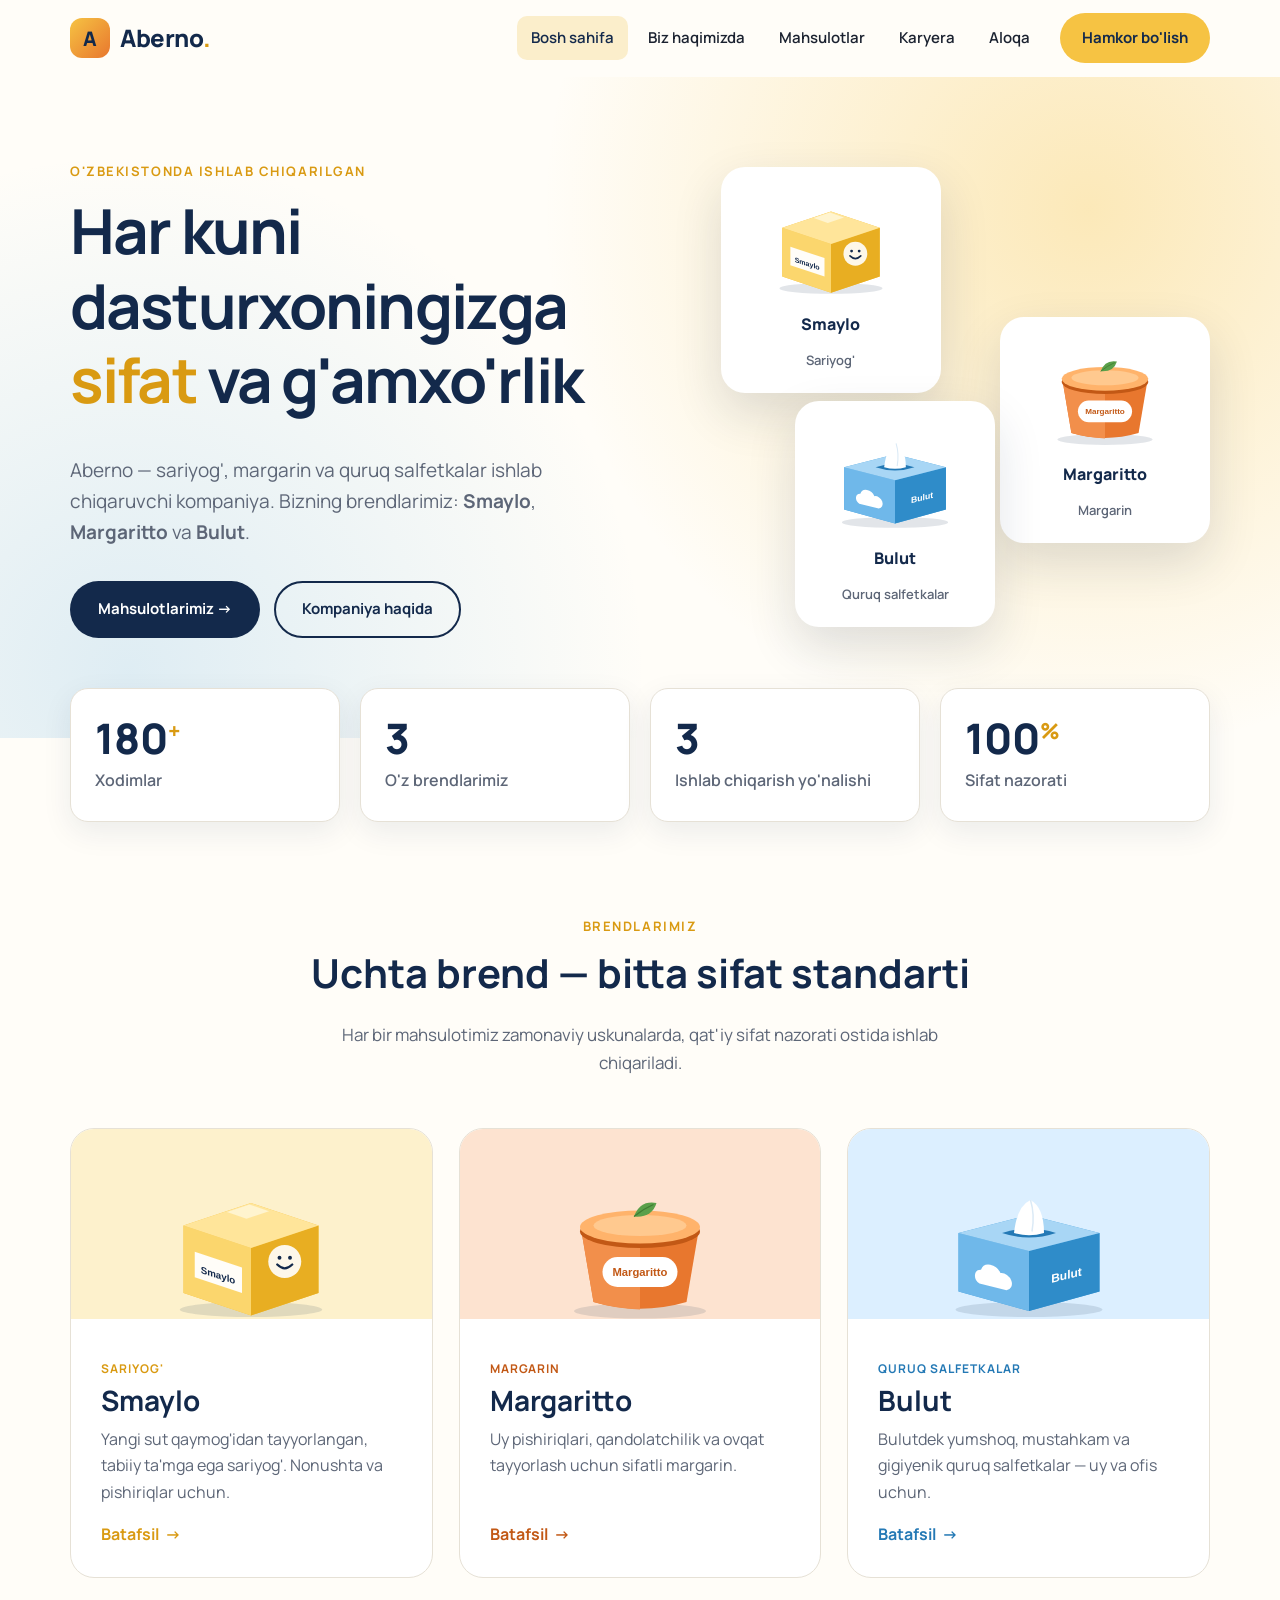
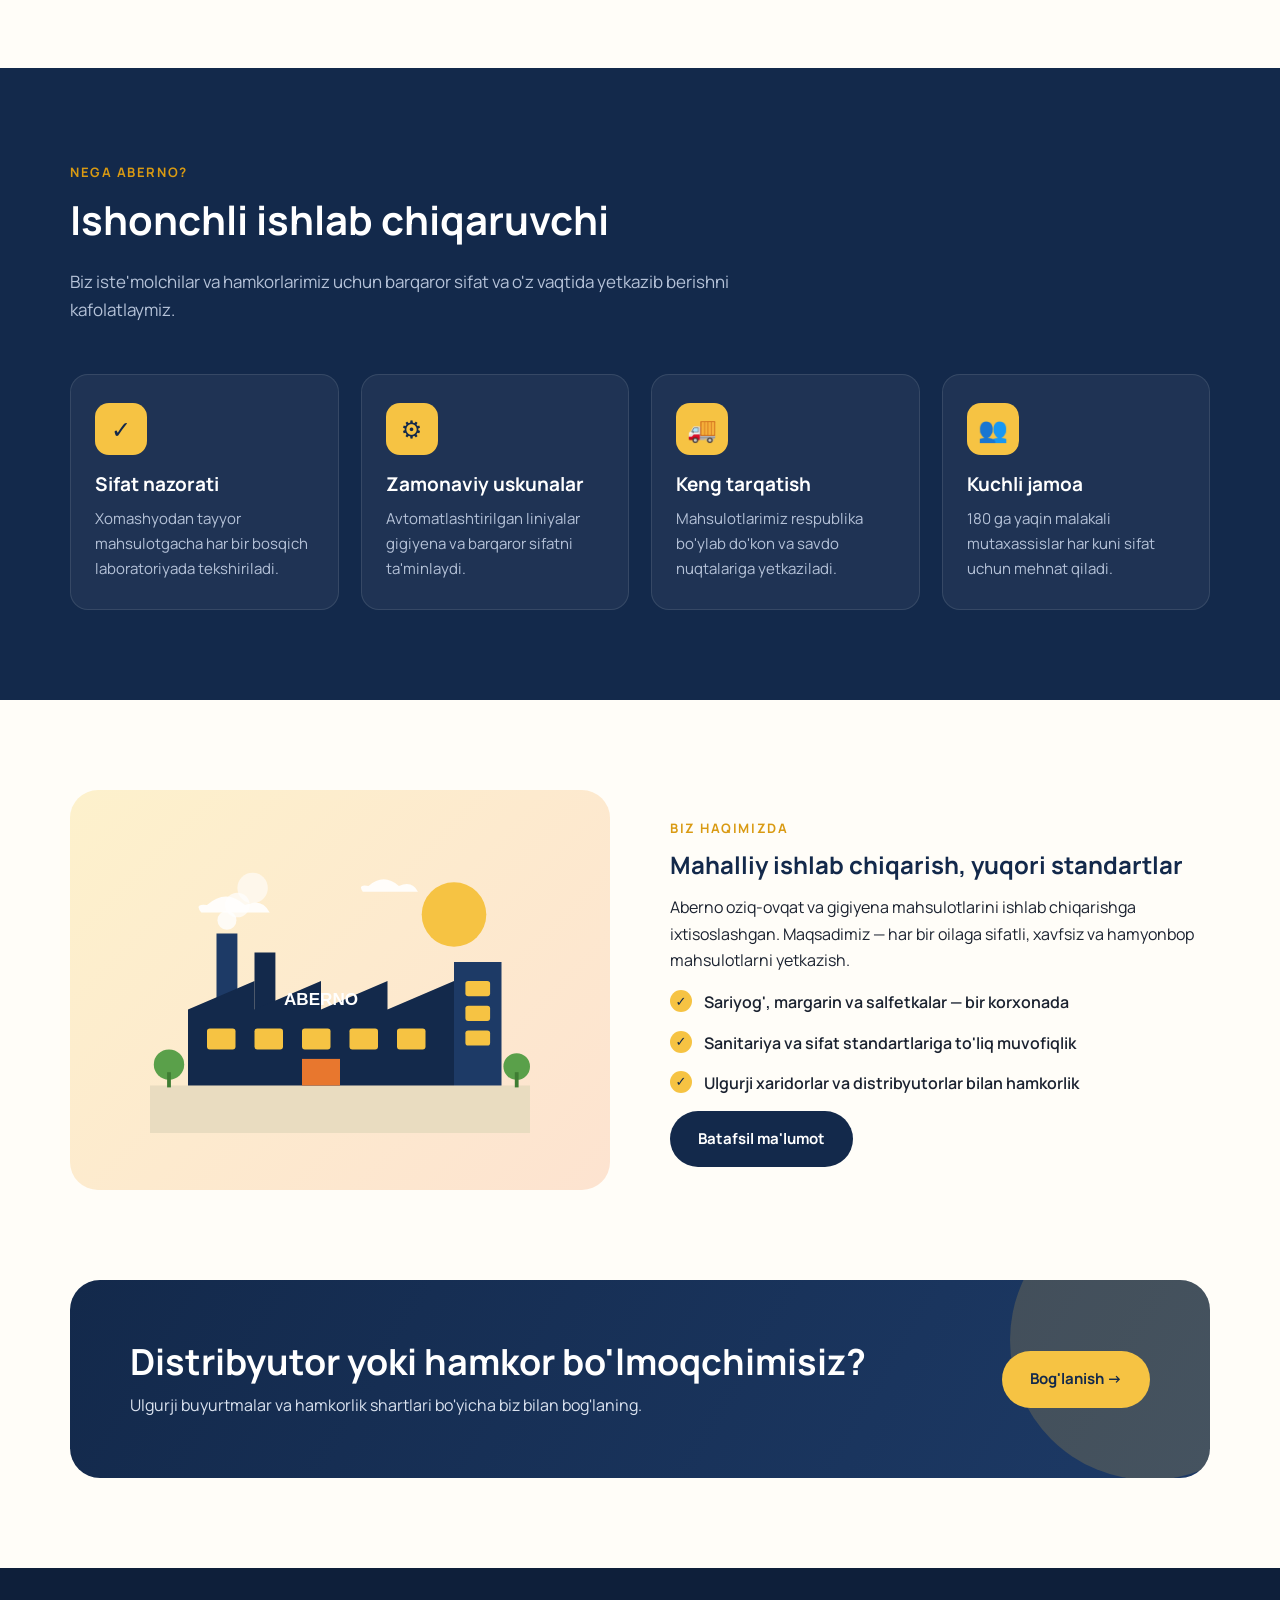
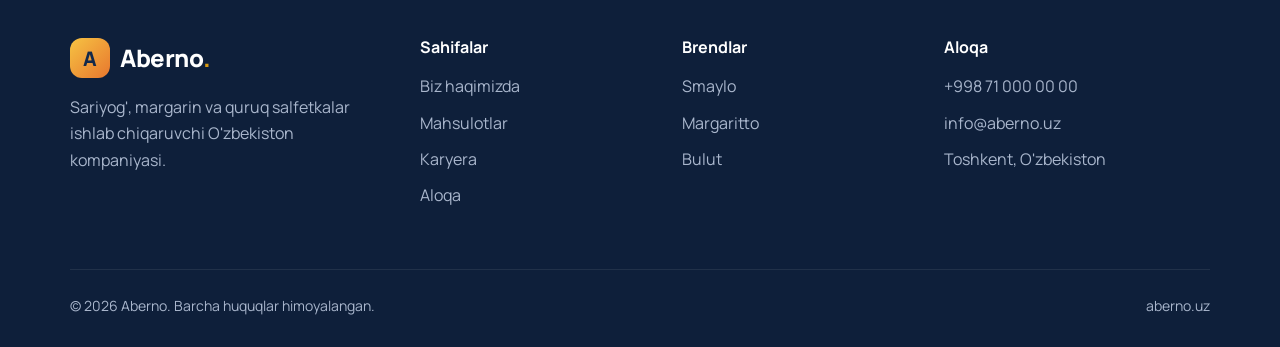
==== index.html @ 7700acef "Aberno veb-sayti: bosh sahifa, brendlar, mahsulotlar, karyera va aloqa sahifalari Co-Authored-By: Cl" ====
<!DOCTYPE html>
<html lang="uz">
<head>
  <meta charset="UTF-8">
  <meta name="viewport" content="width=device-width, initial-scale=1.0">
  <title>Aberno — Sariyog', margarin va salfetkalar ishlab chiqaruvchi</title>
  <meta name="description" content="Aberno — Smaylo sariyog'i, Margaritto margarini va Bulut quruq salfetkalarini ishlab chiqaruvchi O'zbekiston kompaniyasi.">
  <link rel="icon" href="img/favicon.svg" type="image/svg+xml">
  <link rel="preconnect" href="https://fonts.googleapis.com">
  <link rel="preconnect" href="https://fonts.gstatic.com" crossorigin>
  <link href="https://fonts.googleapis.com/css2?family=Manrope:wght@400;600;700;800&display=swap" rel="stylesheet">
  <link rel="stylesheet" href="css/style.css">
</head>
<body data-page="home">

  <!-- HEADER -->
  <header class="header">
    <div class="container header__inner">
      <a href="index.html" class="logo" aria-label="Aberno bosh sahifa">
        <span class="logo__mark">A</span>Aberno<span class="dot">.</span>
      </a>
      <nav class="nav" aria-label="Asosiy menyu">
        <a href="index.html" class="nav__link">Bosh sahifa</a>
        <a href="about.html" class="nav__link">Biz haqimizda</a>
        <a href="products.html" class="nav__link" data-page="products">Mahsulotlar</a>
        <a href="career.html" class="nav__link">Karyera</a>
        <a href="contact.html" class="nav__link">Aloqa</a>
        <a href="contact.html" class="btn btn--butter">Hamkor bo'lish</a>
      </nav>
      <button class="burger" aria-label="Menyuni ochish" aria-expanded="false"><span></span></button>
    </div>
  </header>

  <main>
    <!-- HERO -->
    <section class="hero">
      <div class="container hero__grid">
        <div class="reveal">
          <span class="eyebrow">O'zbekistonda ishlab chiqarilgan</span>
          <h1>Har kuni dasturxoningizga <em>sifat</em> va g'amxo'rlik</h1>
          <p class="hero__lead">
            Aberno — sariyog', margarin va quruq salfetkalar ishlab chiqaruvchi kompaniya.
            Bizning brendlarimiz: <strong>Smaylo</strong>, <strong>Margaritto</strong> va <strong>Bulut</strong>.
          </p>
          <div class="hero__actions">
            <a href="products.html" class="btn btn--primary">Mahsulotlarimiz →</a>
            <a href="about.html" class="btn btn--ghost">Kompaniya haqida</a>
          </div>
        </div>

        <div class="hero__visual" aria-hidden="true">
          <div class="hero__card hero__card--1">
            <img src="img/smaylo.svg" alt="" width="130" height="110">
            Smaylo <small>Sariyog'</small>
          </div>
          <div class="hero__card hero__card--2">
            <img src="img/margaritto.svg" alt="" width="130" height="110">
            Margaritto <small>Margarin</small>
          </div>
          <div class="hero__card hero__card--3">
            <img src="img/bulut.svg" alt="" width="130" height="110">
            Bulut <small>Quruq salfetkalar</small>
          </div>
        </div>
      </div>
    </section>

    <!-- STATISTIKA -->
    <section>
      <div class="container">
        <div class="stats">
          <div class="stat reveal">
            <div class="stat__num"><span data-count="180">180</span><sup>+</sup></div>
            <div class="stat__label">Xodimlar</div>
          </div>
          <div class="stat reveal">
            <div class="stat__num"><span data-count="3">3</span></div>
            <div class="stat__label">O'z brendlarimiz</div>
          </div>
          <div class="stat reveal">
            <div class="stat__num"><span data-count="3">3</span></div>
            <div class="stat__label">Ishlab chiqarish yo'nalishi</div>
          </div>
          <div class="stat reveal">
            <div class="stat__num"><span data-count="100">100</span><sup>%</sup></div>
            <div class="stat__label">Sifat nazorati</div>
          </div>
        </div>
      </div>
    </section>

    <!-- BRENDLAR -->
    <section class="section">
      <div class="container">
        <div class="section-head section-head--center reveal">
          <span class="eyebrow">Brendlarimiz</span>
          <h2>Uchta brend — bitta sifat standarti</h2>
          <p>Har bir mahsulotimiz zamonaviy uskunalarda, qat'iy sifat nazorati ostida ishlab chiqariladi.</p>
        </div>

        <div class="brands">
          <a href="smaylo.html" class="brand-card theme-smaylo reveal">
            <div class="brand-card__img"><img src="img/smaylo.svg" alt="Smaylo sariyog'i qadog'i"></div>
            <span class="brand-card__tag">Sariyog'</span>
            <h3>Smaylo</h3>
            <p>Yangi sut qaymog'idan tayyorlangan, tabiiy ta'mga ega sariyog'. Nonushta va pishiriqlar uchun.</p>
            <span class="brand-card__link">Batafsil</span>
          </a>
          <a href="margaritto.html" class="brand-card theme-margaritto reveal">
            <div class="brand-card__img"><img src="img/margaritto.svg" alt="Margaritto margarini idishi"></div>
            <span class="brand-card__tag">Margarin</span>
            <h3>Margaritto</h3>
            <p>Uy pishiriqlari, qandolatchilik va ovqat tayyorlash uchun sifatli margarin.</p>
            <span class="brand-card__link">Batafsil</span>
          </a>
          <a href="bulut.html" class="brand-card theme-bulut reveal">
            <div class="brand-card__img"><img src="img/bulut.svg" alt="Bulut salfetkalari qutisi"></div>
            <span class="brand-card__tag">Quruq salfetkalar</span>
            <h3>Bulut</h3>
            <p>Bulutdek yumshoq, mustahkam va gigiyenik quruq salfetkalar — uy va ofis uchun.</p>
            <span class="brand-card__link">Batafsil</span>
          </a>
        </div>
      </div>
    </section>

    <!-- AFZALLIKLAR -->
    <section class="section section--dark">
      <div class="container">
        <div class="section-head reveal">
          <span class="eyebrow">Nega Aberno?</span>
          <h2>Ishonchli ishlab chiqaruvchi</h2>
          <p>Biz iste'molchilar va hamkorlarimiz uchun barqaror sifat va o'z vaqtida yetkazib berishni kafolatlaymiz.</p>
        </div>
        <div class="features">
          <div class="feature reveal">
            <div class="feature__icon">✓</div>
            <h3>Sifat nazorati</h3>
            <p>Xomashyodan tayyor mahsulotgacha har bir bosqich laboratoriyada tekshiriladi.</p>
          </div>
          <div class="feature reveal">
            <div class="feature__icon">⚙</div>
            <h3>Zamonaviy uskunalar</h3>
            <p>Avtomatlashtirilgan liniyalar gigiyena va barqaror sifatni ta'minlaydi.</p>
          </div>
          <div class="feature reveal">
            <div class="feature__icon">🚚</div>
            <h3>Keng tarqatish</h3>
            <p>Mahsulotlarimiz respublika bo'ylab do'kon va savdo nuqtalariga yetkaziladi.</p>
          </div>
          <div class="feature reveal">
            <div class="feature__icon">👥</div>
            <h3>Kuchli jamoa</h3>
            <p>180 ga yaqin malakali mutaxassislar har kuni sifat uchun mehnat qiladi.</p>
          </div>
        </div>
      </div>
    </section>

    <!-- KOMPANIYA HAQIDA QISQACHA -->
    <section class="section">
      <div class="container split">
        <div class="split__visual reveal">
          <img src="img/factory.svg" alt="Aberno ishlab chiqarish korxonasi illyustratsiyasi">
        </div>
        <div class="reveal">
          <span class="eyebrow">Biz haqimizda</span>
          <h2>Mahalliy ishlab chiqarish, yuqori standartlar</h2>
          <p>
            Aberno oziq-ovqat va gigiyena mahsulotlarini ishlab chiqarishga ixtisoslashgan.
            Maqsadimiz — har bir oilaga sifatli, xavfsiz va hamyonbop mahsulotlarni yetkazish.
          </p>
          <ul class="checklist">
            <li>Sariyog', margarin va salfetkalar — bir korxonada</li>
            <li>Sanitariya va sifat standartlariga to'liq muvofiqlik</li>
            <li>Ulgurji xaridorlar va distribyutorlar bilan hamkorlik</li>
          </ul>
          <a href="about.html" class="btn btn--primary">Batafsil ma'lumot</a>
        </div>
      </div>
    </section>

    <!-- CTA -->
    <section class="section" style="padding-top:0">
      <div class="container">
        <div class="cta reveal">
          <div>
            <h2>Distribyutor yoki hamkor bo'lmoqchimisiz?</h2>
            <p>Ulgurji buyurtmalar va hamkorlik shartlari bo'yicha biz bilan bog'laning.</p>
          </div>
          <a href="contact.html" class="btn btn--butter">Bog'lanish →</a>
        </div>
      </div>
    </section>
  </main>

  <!-- FOOTER -->
  <footer class="footer">
    <div class="container">
      <div class="footer__grid">
        <div>
          <a href="index.html" class="logo"><span class="logo__mark">A</span>Aberno<span class="dot">.</span></a>
          <p>Sariyog', margarin va quruq salfetkalar ishlab chiqaruvchi O'zbekiston kompaniyasi.</p>
        </div>
        <div>
          <h4>Sahifalar</h4>
          <ul>
            <li><a href="about.html">Biz haqimizda</a></li>
            <li><a href="products.html">Mahsulotlar</a></li>
            <li><a href="career.html">Karyera</a></li>
            <li><a href="contact.html">Aloqa</a></li>
          </ul>
        </div>
        <div>
          <h4>Brendlar</h4>
          <ul>
            <li><a href="smaylo.html">Smaylo</a></li>
            <li><a href="margaritto.html">Margaritto</a></li>
            <li><a href="bulut.html">Bulut</a></li>
          </ul>
        </div>
        <div>
          <h4>Aloqa</h4>
          <ul>
            <li><a href="tel:+998710000000">+998 71 000 00 00</a></li>
            <li><a href="mailto:info@aberno.uz">info@aberno.uz</a></li>
            <li>Toshkent, O'zbekiston</li>
          </ul>
        </div>
      </div>
      <div class="footer__bottom">
        <span>© <span data-year>2026</span> Aberno. Barcha huquqlar himoyalangan.</span>
        <span>aberno.uz</span>
      </div>
    </div>
  </footer>

  <button class="to-top" aria-label="Yuqoriga qaytish">↑</button>
  <script src="js/main.js"></script>
</body>
</html>
---- css/style.css ----
/* =========================================================
   ABERNO — umumiy uslublar
   ========================================================= */

:root {
  --navy: #13294b;
  --navy-2: #1d3a66;
  --ink: #1b2230;
  --muted: #5d6677;
  --line: #e6e1d6;
  --bg: #fffdf8;
  --bg-2: #f7f2e7;
  --white: #ffffff;

  --butter: #f6c343;      /* Smaylo */
  --butter-dark: #d99a12;
  --marg: #e8772e;        /* Margaritto */
  --marg-dark: #c25815;
  --cloud: #4aa3df;       /* Bulut */
  --cloud-dark: #2479b5;

  --radius: 18px;
  --radius-sm: 10px;
  --shadow: 0 10px 30px rgba(19, 41, 75, 0.08);
  --shadow-lg: 0 20px 50px rgba(19, 41, 75, 0.14);
  --container: 1180px;
  --font: "Manrope", system-ui, -apple-system, "Segoe UI", Roboto, sans-serif;
}

*,
*::before,
*::after { box-sizing: border-box; }

html { scroll-behavior: smooth; }

body {
  margin: 0;
  font-family: var(--font);
  color: var(--ink);
  background: var(--bg);
  line-height: 1.65;
  font-size: 16px;
  -webkit-font-smoothing: antialiased;
}

img, svg { max-width: 100%; display: block; }
a { color: inherit; text-decoration: none; }
h1, h2, h3, h4 { line-height: 1.2; margin: 0 0 .6em; color: var(--navy); }
p { margin: 0 0 1em; }
ul { margin: 0; padding: 0; list-style: none; }

.container {
  width: 100%;
  max-width: var(--container);
  margin: 0 auto;
  padding: 0 20px;
}

.section { padding: 90px 0; }
.section--alt { background: var(--bg-2); }
.section--dark { background: var(--navy); color: #dbe3f0; }
.section--dark h2, .section--dark h3 { color: var(--white); }

.eyebrow {
  display: inline-block;
  font-size: 13px;
  font-weight: 700;
  letter-spacing: .12em;
  text-transform: uppercase;
  color: var(--butter-dark);
  margin-bottom: 12px;
}

.section-head { max-width: 680px; margin-bottom: 50px; }
.section-head--center { text-align: center; margin-left: auto; margin-right: auto; }
.section-head h2 { font-size: clamp(28px, 4vw, 40px); }
.section-head p { color: var(--muted); font-size: 17px; }
.section--dark .section-head p { color: #b5c2d8; }

/* ---------- Tugmalar ---------- */
.btn {
  display: inline-flex;
  align-items: center;
  gap: 8px;
  padding: 14px 26px;
  border-radius: 999px;
  font-weight: 700;
  font-size: 15px;
  border: 2px solid transparent;
  cursor: pointer;
  transition: transform .2s, box-shadow .2s, background .2s, color .2s;
  font-family: inherit;
  white-space: nowrap;
}
.btn:hover { transform: translateY(-2px); }
.btn--primary { background: var(--navy); color: var(--white); }
.btn--primary:hover { box-shadow: var(--shadow-lg); background: var(--navy-2); }
.btn--butter { background: var(--butter); color: var(--navy); }
.btn--butter:hover { background: #ffd35f; box-shadow: 0 10px 25px rgba(246,195,67,.45); }
.btn--ghost { border-color: var(--navy); color: var(--navy); background: transparent; }
.btn--ghost:hover { background: var(--navy); color: var(--white); }
.btn--light { border-color: rgba(255,255,255,.5); color: var(--white); }
.btn--light:hover { background: var(--white); color: var(--navy); }

/* ---------- Header ---------- */
.header {
  position: sticky;
  top: 0;
  z-index: 100;
  background: rgba(255, 253, 248, .92);
  backdrop-filter: blur(10px);
  border-bottom: 1px solid transparent;
  transition: border-color .3s, box-shadow .3s;
}
.header.is-scrolled { border-color: var(--line); box-shadow: 0 4px 20px rgba(19,41,75,.06); }
.header__inner {
  display: flex;
  align-items: center;
  justify-content: space-between;
  height: 76px;
}

.logo { display: flex; align-items: center; gap: 10px; font-weight: 800; font-size: 24px; color: var(--navy); letter-spacing: -.02em; }
.logo__mark {
  width: 40px; height: 40px;
  border-radius: 12px;
  background: linear-gradient(135deg, var(--butter), var(--marg));
  display: grid; place-items: center;
  color: var(--navy);
  font-size: 20px;
}
.logo span.dot { color: var(--butter-dark); margin-left: -10px; }

.nav { display: flex; align-items: center; gap: 6px; }
.nav__link {
  padding: 10px 14px;
  border-radius: 10px;
  font-weight: 600;
  font-size: 15px;
  color: var(--ink);
  transition: background .2s, color .2s;
}
.nav__link:hover { background: var(--bg-2); }
.nav__link.is-active { color: var(--navy); background: #fbeecb; }
.nav .btn { margin-left: 10px; padding: 11px 20px; }

.burger {
  display: none;
  width: 44px; height: 44px;
  border: 0; background: var(--bg-2);
  border-radius: 12px;
  cursor: pointer;
  position: relative;
}
.burger span, .burger span::before, .burger span::after {
  position: absolute;
  left: 12px; width: 20px; height: 2px;
  background: var(--navy);
  border-radius: 2px;
  transition: transform .3s, opacity .3s;
  content: "";
}
.burger span { top: 21px; }
.burger span::before { left: 0; top: -6px; }
.burger span::after { left: 0; top: 6px; }
.burger.is-open span { background: transparent; }
.burger.is-open span::before { transform: translateY(6px) rotate(45deg); }
.burger.is-open span::after { transform: translateY(-6px) rotate(-45deg); }

/* ---------- Hero ---------- */
.hero {
  position: relative;
  overflow: hidden;
  padding: 80px 0 100px;
  background:
    radial-gradient(circle at 85% 20%, rgba(246,195,67,.35), transparent 45%),
    radial-gradient(circle at 10% 90%, rgba(74,163,223,.18), transparent 40%),
    var(--bg);
}
.hero__grid { display: grid; grid-template-columns: 1.05fr 1fr; gap: 50px; align-items: center; }
.hero h1 { font-size: clamp(36px, 5.4vw, 62px); letter-spacing: -.03em; }
.hero h1 em { font-style: normal; color: var(--butter-dark); }
.hero__lead { font-size: 19px; color: var(--muted); max-width: 540px; margin-bottom: 32px; }
.hero__actions { display: flex; flex-wrap: wrap; gap: 14px; }

.hero__visual { position: relative; min-height: 460px; }
.hero__card {
  position: absolute;
  background: var(--white);
  border-radius: 24px;
  box-shadow: var(--shadow-lg);
  padding: 22px;
  display: flex; flex-direction: column; align-items: center; gap: 12px;
  font-weight: 800; color: var(--navy);
  animation: float 6s ease-in-out infinite;
}
.hero__card small { font-weight: 600; color: var(--muted); font-size: 13px; }
.hero__card--1 { top: 0; left: 8%; width: 220px; }
.hero__card--2 { top: 150px; right: 0; width: 210px; animation-delay: -2s; }
.hero__card--3 { bottom: 0; left: 22%; width: 200px; animation-delay: -4s; }
.hero__card img { width: 130px; height: 110px; }

@keyframes float {
  0%, 100% { transform: translateY(0); }
  50% { transform: translateY(-14px); }
}

/* ---------- Statistika ---------- */
.stats {
  display: grid;
  grid-template-columns: repeat(4, 1fr);
  gap: 20px;
  margin-top: -50px;
  position: relative;
  z-index: 2;
}
.stat {
  background: var(--white);
  border-radius: var(--radius);
  padding: 28px 24px;
  box-shadow: var(--shadow);
  border: 1px solid var(--line);
}
.stat__num { font-size: 42px; font-weight: 800; color: var(--navy); line-height: 1; }
.stat__num sup { font-size: 22px; color: var(--butter-dark); }
.stat__label { color: var(--muted); margin-top: 8px; font-weight: 600; }

/* ---------- Brendlar kartalari ---------- */
.brands { display: grid; grid-template-columns: repeat(3, 1fr); gap: 26px; }
.brand-card {
  position: relative;
  border-radius: 24px;
  padding: 34px 30px 30px;
  background: var(--white);
  border: 1px solid var(--line);
  overflow: hidden;
  transition: transform .3s, box-shadow .3s;
  display: flex; flex-direction: column;
}
.brand-card:hover { transform: translateY(-8px); box-shadow: var(--shadow-lg); }
.brand-card::before {
  content: "";
  position: absolute; inset: 0 0 auto 0;
  height: 190px;
  background: var(--accent-soft);
}
.brand-card__img { position: relative; height: 170px; display: grid; place-items: center; margin-bottom: 26px; }
.brand-card__img img { height: 150px; width: auto; }
.brand-card__tag {
  display: inline-block;
  font-size: 12px; font-weight: 700; text-transform: uppercase; letter-spacing: .08em;
  color: var(--accent-dark);
  margin-bottom: 6px;
}
.brand-card h3 { font-size: 28px; margin-bottom: 8px; }
.brand-card p { color: var(--muted); flex: 1; }
.brand-card__link { font-weight: 700; color: var(--accent-dark); display: inline-flex; gap: 6px; align-items: center; }
.brand-card__link::after { content: "→"; transition: transform .2s; }
.brand-card:hover .brand-card__link::after { transform: translateX(5px); }

.theme-smaylo { --accent: var(--butter); --accent-dark: var(--butter-dark); --accent-soft: #fdf1cc; }
.theme-margaritto { --accent: var(--marg); --accent-dark: var(--marg-dark); --accent-soft: #fde3d0; }
.theme-bulut { --accent: var(--cloud); --accent-dark: var(--cloud-dark); --accent-soft: #dcefff; }

/* ---------- Afzalliklar ---------- */
.features { display: grid; grid-template-columns: repeat(4, 1fr); gap: 22px; }
.feature {
  padding: 28px 24px;
  border-radius: var(--radius);
  background: rgba(255,255,255,.05);
  border: 1px solid rgba(255,255,255,.1);
  transition: background .3s;
}
.feature:hover { background: rgba(255,255,255,.09); }
.feature__icon {
  width: 52px; height: 52px; border-radius: 14px;
  background: var(--butter); color: var(--navy);
  display: grid; place-items: center; margin-bottom: 18px;
  font-size: 24px;
}
.feature h3 { font-size: 19px; }
.feature p { color: #b5c2d8; font-size: 15px; margin: 0; }

/* ---------- Ikki ustunli blok ---------- */
.split { display: grid; grid-template-columns: 1fr 1fr; gap: 60px; align-items: center; }
.split--reverse > :first-child { order: 2; }
.split__visual {
  border-radius: 28px;
  background: linear-gradient(135deg, #fdf1cc, #fde3d0);
  min-height: 400px;
  display: grid; place-items: center;
  padding: 40px;
  position: relative;
  overflow: hidden;
}
.split__visual img { width: 100%; max-width: 380px; }
.checklist li { position: relative; padding-left: 34px; margin-bottom: 14px; font-weight: 600; }
.checklist li::before {
  content: "✓";
  position: absolute; left: 0; top: 1px;
  width: 22px; height: 22px; border-radius: 50%;
  background: var(--butter); color: var(--navy);
  display: grid; place-items: center;
  font-size: 13px; font-weight: 800;
}

/* ---------- Sahifa sarlavhasi (ichki sahifalar) ---------- */
.page-hero {
  padding: 70px 0 60px;
  background:
    radial-gradient(circle at 90% 10%, rgba(246,195,67,.3), transparent 40%),
    var(--bg-2);
  border-bottom: 1px solid var(--line);
}
.page-hero h1 { font-size: clamp(34px, 5vw, 54px); letter-spacing: -.02em; margin-bottom: 14px; }
.page-hero p { font-size: 18px; color: var(--muted); max-width: 640px; margin: 0; }
.breadcrumbs { font-size: 14px; color: var(--muted); margin-bottom: 18px; }
.breadcrumbs a { color: var(--navy); font-weight: 600; }
.breadcrumbs a:hover { text-decoration: underline; }

.page-hero--brand { background: var(--accent-soft); }
.page-hero--brand .page-hero__grid { display: grid; grid-template-columns: 1.2fr 1fr; gap: 40px; align-items: center; }
.page-hero--brand .page-hero__img { max-height: 260px; margin: 0 auto; }

/* ---------- Vaqt chizig'i ---------- */
.timeline { position: relative; max-width: 820px; margin: 0 auto; }
.timeline::before {
  content: ""; position: absolute; left: 22px; top: 0; bottom: 0;
  width: 2px; background: var(--line);
}
.timeline__item { position: relative; padding-left: 70px; margin-bottom: 40px; }
.timeline__item::before {
  content: ""; position: absolute; left: 13px; top: 6px;
  width: 20px; height: 20px; border-radius: 50%;
  background: var(--butter); border: 4px solid var(--bg);
  box-shadow: 0 0 0 2px var(--butter);
}
.timeline__year { font-weight: 800; color: var(--butter-dark); font-size: 15px; }
.timeline__item h3 { font-size: 21px; margin: 4px 0 6px; }
.timeline__item p { color: var(--muted); margin: 0; }

/* ---------- Qadriyatlar ---------- */
.values { display: grid; grid-template-columns: repeat(3, 1fr); gap: 22px; }
.value {
  background: var(--white);
  border: 1px solid var(--line);
  border-radius: var(--radius);
  padding: 30px 26px;
}
.value__num { font-size: 14px; font-weight: 800; color: var(--butter-dark); margin-bottom: 10px; }
.value h3 { font-size: 20px; }
.value p { color: var(--muted); margin: 0; }

/* ---------- Mahsulotlar ---------- */
.filters { display: flex; flex-wrap: wrap; gap: 10px; justify-content: center; margin-bottom: 40px; }
.filter {
  padding: 10px 22px;
  border-radius: 999px;
  border: 1px solid var(--line);
  background: var(--white);
  font-family: inherit; font-weight: 700; font-size: 15px;
  color: var(--ink);
  cursor: pointer;
  transition: all .2s;
}
.filter:hover { border-color: var(--navy); }
.filter.is-active { background: var(--navy); border-color: var(--navy); color: var(--white); }

.products { display: grid; grid-template-columns: repeat(3, 1fr); gap: 24px; }
.product {
  background: var(--white);
  border-radius: var(--radius);
  border: 1px solid var(--line);
  overflow: hidden;
  transition: transform .3s, box-shadow .3s, opacity .3s;
}
.product:hover { transform: translateY(-6px); box-shadow: var(--shadow-lg); }
.product.is-hidden { display: none; }
.product__img {
  height: 200px;
  background: var(--accent-soft);
  display: grid; place-items: center;
}
.product__img img { height: 140px; width: auto; }
.product__body { padding: 22px 24px 26px; }
.product__brand { font-size: 12px; font-weight: 800; letter-spacing: .08em; text-transform: uppercase; color: var(--accent-dark); }
.product h3 { font-size: 20px; margin: 6px 0 8px; }
.product p { color: var(--muted); font-size: 15px; margin-bottom: 14px; }
.product__meta { display: flex; flex-wrap: wrap; gap: 8px; }
.chip {
  font-size: 13px; font-weight: 700;
  padding: 5px 12px; border-radius: 999px;
  background: var(--bg-2); color: var(--navy);
}

/* ---------- Brend sahifasi ---------- */
.specs { display: grid; grid-template-columns: repeat(4, 1fr); gap: 18px; }
.spec {
  background: var(--white); border: 1px solid var(--line);
  border-radius: var(--radius); padding: 24px;
}
.spec strong { display: block; font-size: 28px; color: var(--accent-dark); line-height: 1.1; }
.spec span { color: var(--muted); font-weight: 600; font-size: 14px; }

.table-wrap { overflow-x: auto; border-radius: var(--radius); border: 1px solid var(--line); background: var(--white); }
table { width: 100%; border-collapse: collapse; min-width: 560px; }
th, td { text-align: left; padding: 16px 20px; border-bottom: 1px solid var(--line); }
th { background: var(--bg-2); color: var(--navy); font-size: 14px; text-transform: uppercase; letter-spacing: .05em; }
tr:last-child td { border-bottom: 0; }

.brand-nav { display: grid; grid-template-columns: repeat(3, 1fr); gap: 16px; }
.brand-nav a {
  display: flex; align-items: center; justify-content: space-between;
  padding: 20px 24px;
  border-radius: var(--radius);
  background: var(--accent-soft);
  font-weight: 800; color: var(--navy);
  transition: transform .2s;
}
.brand-nav a:hover { transform: translateY(-3px); }
.brand-nav a.is-current { outline: 2px solid var(--accent-dark); }

/* ---------- Karyera ---------- */
.perks { display: grid; grid-template-columns: repeat(3, 1fr); gap: 22px; }
.perk { background: var(--white); border: 1px solid var(--line); border-radius: var(--radius); padding: 28px; }
.perk__icon { font-size: 30px; margin-bottom: 12px; }
.perk h3 { font-size: 19px; }
.perk p { color: var(--muted); margin: 0; }

.jobs { max-width: 860px; margin: 0 auto; display: flex; flex-direction: column; gap: 14px; }
.job { background: var(--white); border: 1px solid var(--line); border-radius: var(--radius); overflow: hidden; }
.job__head {
  width: 100%;
  display: flex; align-items: center; justify-content: space-between; gap: 16px;
  padding: 22px 26px;
  background: none; border: 0; cursor: pointer;
  font-family: inherit; text-align: left;
}
.job__title { font-size: 19px; font-weight: 800; color: var(--navy); }
.job__info { display: flex; flex-wrap: wrap; gap: 8px; margin-top: 8px; }
.job__toggle {
  flex-shrink: 0;
  width: 38px; height: 38px; border-radius: 50%;
  background: var(--bg-2); color: var(--navy);
  display: grid; place-items: center;
  font-size: 22px; font-weight: 700;
  transition: transform .3s, background .3s;
}
.job.is-open .job__toggle { transform: rotate(45deg); background: var(--butter); }
.job__body { max-height: 0; overflow: hidden; transition: max-height .4s ease; }
.job__content { padding: 0 26px 26px; color: var(--muted); }
.job__content h4 { font-size: 15px; margin: 14px 0 6px; }
.job__content ul { list-style: disc; padding-left: 20px; }

/* ---------- Aloqa ---------- */
.contact-grid { display: grid; grid-template-columns: 1fr 1.3fr; gap: 40px; }
.contact-info { display: flex; flex-direction: column; gap: 16px; }
.contact-item {
  display: flex; gap: 16px; align-items: flex-start;
  background: var(--white); border: 1px solid var(--line);
  border-radius: var(--radius); padding: 22px;
}
.contact-item__icon {
  width: 48px; height: 48px; flex-shrink: 0;
  border-radius: 14px; background: #fdf1cc;
  display: grid; place-items: center; font-size: 22px;
}
.contact-item h3 { font-size: 16px; margin-bottom: 4px; }
.contact-item p { margin: 0; color: var(--muted); }

.form {
  background: var(--white);
  border: 1px solid var(--line);
  border-radius: 24px;
  padding: 36px;
  box-shadow: var(--shadow);
}
.form__row { display: grid; grid-template-columns: 1fr 1fr; gap: 16px; }
.field { margin-bottom: 18px; }
.field label { display: block; font-weight: 700; font-size: 14px; margin-bottom: 6px; color: var(--navy); }
.field input, .field select, .field textarea {
  width: 100%;
  padding: 13px 16px;
  border: 1.5px solid var(--line);
  border-radius: var(--radius-sm);
  font: inherit; font-size: 15px;
  background: var(--bg);
  color: var(--ink);
  transition: border-color .2s, box-shadow .2s;
}
.field textarea { min-height: 130px; resize: vertical; }
.field input:focus, .field select:focus, .field textarea:focus {
  outline: none; border-color: var(--butter-dark);
  box-shadow: 0 0 0 4px rgba(246,195,67,.25);
}
.field.has-error input, .field.has-error textarea, .field.has-error select { border-color: #d64545; }
.field__error { display: none; color: #d64545; font-size: 13px; margin-top: 5px; font-weight: 600; }
.field.has-error .field__error { display: block; }
.form__success {
  display: none;
  padding: 16px 20px; border-radius: var(--radius-sm);
  background: #e5f6ea; color: #1f7a3a; font-weight: 700;
  margin-top: 16px;
}
.form__success.is-visible { display: block; }

.map {
  margin-top: 50px;
  border-radius: 24px;
  overflow: hidden;
  border: 1px solid var(--line);
  height: 380px;
}
.map iframe { width: 100%; height: 100%; border: 0; }

/* ---------- CTA ---------- */
.cta {
  border-radius: 30px;
  padding: 60px;
  background: linear-gradient(120deg, var(--navy), var(--navy-2));
  color: #dbe3f0;
  display: flex; align-items: center; justify-content: space-between; gap: 30px;
  position: relative; overflow: hidden;
}
.cta::after {
  content: ""; position: absolute; right: -80px; top: -80px;
  width: 280px; height: 280px; border-radius: 50%;
  background: rgba(246,195,67,.18);
}
.cta h2 { color: var(--white); font-size: clamp(26px, 3.4vw, 36px); margin-bottom: 8px; }
.cta p { margin: 0; max-width: 520px; }
.cta > * { position: relative; z-index: 1; }

/* ---------- Footer ---------- */
.footer { background: #0e1f3a; color: #a9b6cc; padding: 70px 0 30px; margin-top: 0; }
.footer__grid { display: grid; grid-template-columns: 1.4fr 1fr 1fr 1.2fr; gap: 40px; }
.footer .logo { color: var(--white); margin-bottom: 16px; }
.footer h4 { color: var(--white); font-size: 16px; margin-bottom: 16px; }
.footer li { margin-bottom: 10px; }
.footer a:hover { color: var(--butter); }
.footer__bottom {
  margin-top: 50px; padding-top: 24px;
  border-top: 1px solid rgba(255,255,255,.08);
  display: flex; justify-content: space-between; flex-wrap: wrap; gap: 10px;
  font-size: 14px;
}

/* ---------- Yuqoriga tugmasi ---------- */
.to-top {
  position: fixed; right: 24px; bottom: 24px;
  width: 50px; height: 50px; border-radius: 50%;
  background: var(--butter); color: var(--navy);
  border: 0; cursor: pointer;
  font-size: 22px; font-weight: 800;
  box-shadow: var(--shadow-lg);
  opacity: 0; visibility: hidden; transform: translateY(20px);
  transition: all .3s;
  z-index: 90;
}
.to-top.is-visible { opacity: 1; visibility: visible; transform: none; }

/* ---------- Animatsiya ---------- */
.reveal { opacity: 0; transform: translateY(30px); transition: opacity .7s ease, transform .7s ease; }
.reveal.is-visible { opacity: 1; transform: none; }

@media (prefers-reduced-motion: reduce) {
  *, *::before, *::after { animation: none !important; transition: none !important; }
  .reveal { opacity: 1; transform: none; }
}

/* ---------- Moslashuvchanlik ---------- */
@media (max-width: 1024px) {
  .features { grid-template-columns: repeat(2, 1fr); }
  .stats { grid-template-columns: repeat(2, 1fr); }
  .specs { grid-template-columns: repeat(2, 1fr); }
  .footer__grid { grid-template-columns: 1fr 1fr; }
  .products { grid-template-columns: repeat(2, 1fr); }
}

@media (max-width: 880px) {
  .burger { display: block; }
  .nav {
    position: fixed;
    top: 76px; left: 0; right: 0;
    flex-direction: column; align-items: stretch;
    background: var(--bg);
    padding: 20px;
    border-bottom: 1px solid var(--line);
    box-shadow: var(--shadow-lg);
    transform: translateY(-120%);
    transition: transform .35s ease;
    z-index: -1;
  }
  .nav.is-open { transform: none; }
  .nav__link { padding: 14px 16px; }
  .nav .btn { margin: 10px 0 0; justify-content: center; }

  .hero__grid, .split, .contact-grid, .page-hero--brand .page-hero__grid { grid-template-columns: 1fr; }
  .split--reverse > :first-child { order: 0; }
  .hero__visual { min-height: 380px; max-width: 460px; margin: 0 auto; width: 100%; }
  .brands, .values, .perks, .brand-nav { grid-template-columns: 1fr; }
  .cta { flex-direction: column; align-items: flex-start; padding: 40px 30px; }
  .section { padding: 70px 0; }
}

@media (max-width: 600px) {
  .stats, .features, .products, .specs, .form__row, .footer__grid { grid-template-columns: 1fr; }
  .hero { padding: 50px 0 90px; }
  .hero__card { width: 170px !important; padding: 16px; }
  .hero__card img { width: 100px; height: 86px; }
  .hero__card--2 { top: 130px; }
  .form { padding: 24px; }
  .stat__num { font-size: 36px; }
}
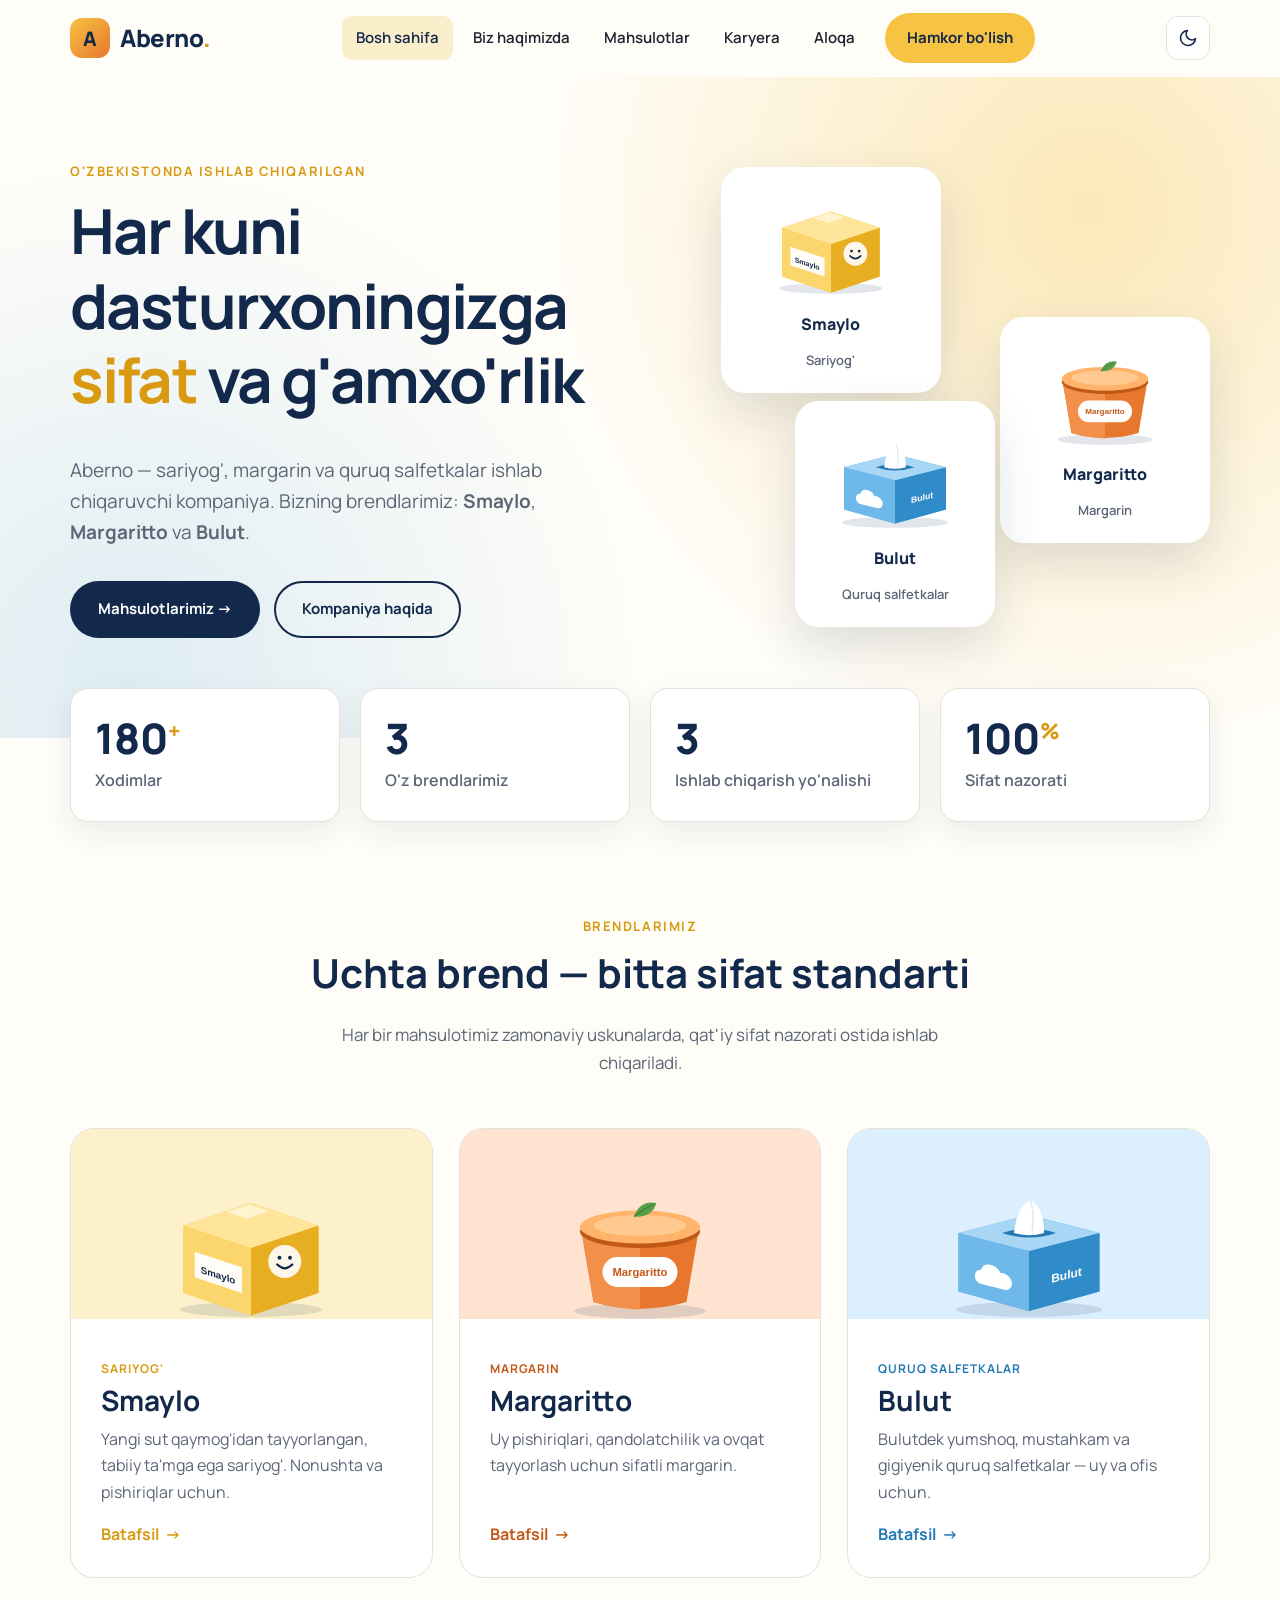
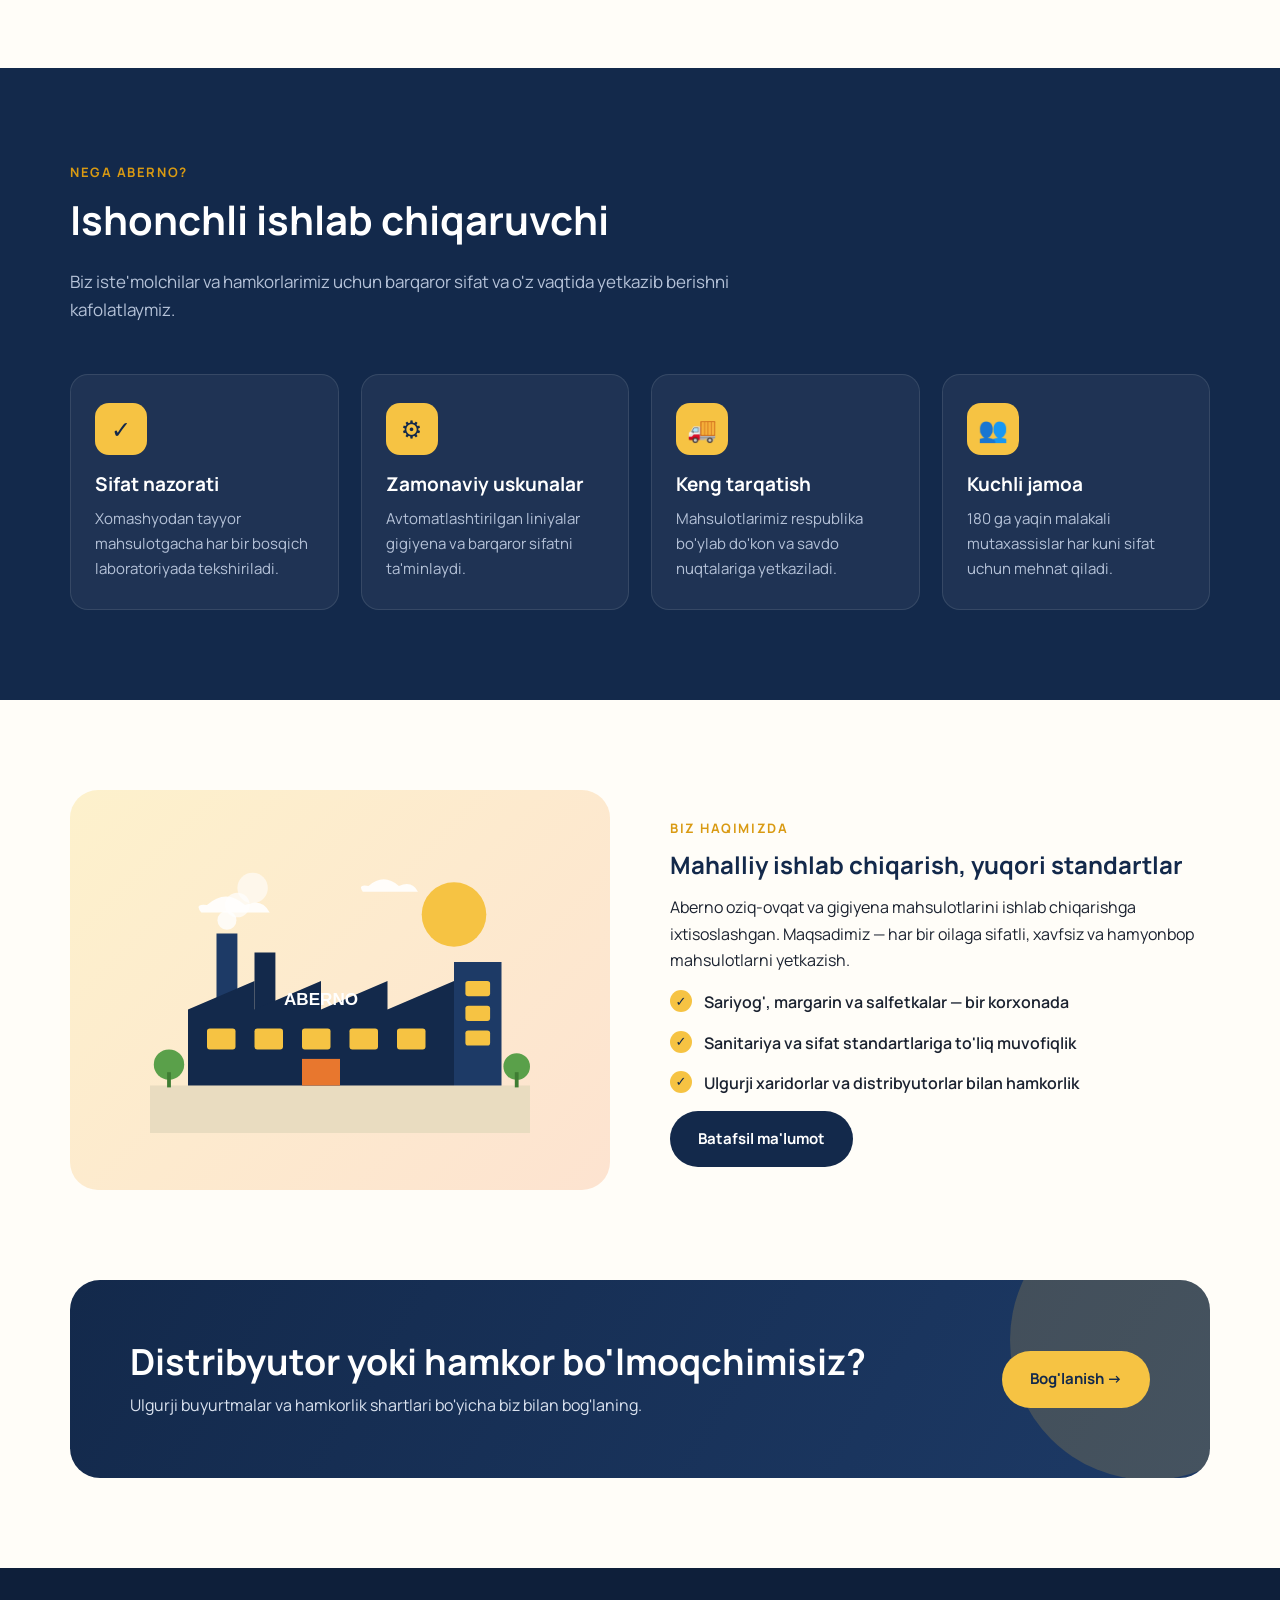
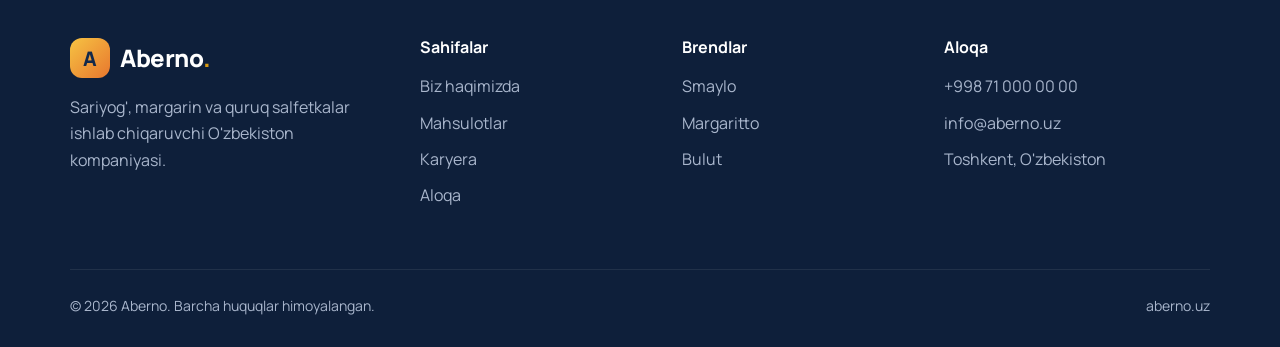
==== commit 621d4559: "Yorug'/qorong'u mavzu almashtirgichini qo'shish Co-Authored-By: Claude Opus 5.5 <noreply@anthropic.c" ====
--- a/index.html
+++ b/index.html
@@ -3,6 +3,16 @@
 <head>
   <meta charset="UTF-8">
   <meta name="viewport" content="width=device-width, initial-scale=1.0">
+  <meta name="color-scheme" content="light dark">
+  <script>
+    // Sahifa chizilishidan oldin mavzuni qo'llash (oq miltillashning oldini oladi)
+    (function () {
+      var t;
+      try { t = localStorage.getItem("theme"); } catch (e) {}
+      if (t !== "light" && t !== "dark") t = matchMedia("(prefers-color-scheme: dark)").matches ? "dark" : "light";
+      document.documentElement.setAttribute("data-theme", t);
+    })();
+  </script>
   <title>Aberno — Sariyog', margarin va salfetkalar ishlab chiqaruvchi</title>
   <meta name="description" content="Aberno — Smaylo sariyog'i, Margaritto margarini va Bulut quruq salfetkalarini ishlab chiqaruvchi O'zbekiston kompaniyasi.">
   <link rel="icon" href="img/favicon.svg" type="image/svg+xml">
@@ -27,7 +37,13 @@
         <a href="contact.html" class="nav__link">Aloqa</a>
         <a href="contact.html" class="btn btn--butter">Hamkor bo'lish</a>
       </nav>
-      <button class="burger" aria-label="Menyuni ochish" aria-expanded="false"><span></span></button>
+      <div class="header__tools">
+        <button class="theme-toggle" type="button" aria-label="Qorong'u mavzuga o'tish" title="Mavzuni almashtirish">
+          <svg class="icon-moon" viewBox="0 0 24 24" fill="none" stroke="currentColor" stroke-width="2" stroke-linecap="round" stroke-linejoin="round" aria-hidden="true"><path d="M21 12.8A9 9 0 1 1 11.2 3a7 7 0 0 0 9.8 9.8z"/></svg>
+          <svg class="icon-sun" viewBox="0 0 24 24" fill="none" stroke="currentColor" stroke-width="2" stroke-linecap="round" aria-hidden="true"><circle cx="12" cy="12" r="4"/><path d="M12 2v2M12 20v2M4.93 4.93l1.41 1.41M17.66 17.66l1.41 1.41M2 12h2M20 12h2M6.34 17.66l-1.41 1.41M19.07 4.93l-1.41 1.41"/></svg>
+        </button>
+        <button class="burger" aria-label="Menyuni ochish" aria-expanded="false"><span></span></button>
+      </div>
     </div>
   </header>
 
--- a/css/style.css
+++ b/css/style.css
@@ -11,6 +11,23 @@
   --bg: #fffdf8;
   --bg-2: #f7f2e7;
   --white: #ffffff;
+  --surface: #ffffff;
+  --heading: #13294b;
+  --header-bg: rgba(255, 253, 248, .92);
+  --active-bg: #fbeecb;
+  --primary-bg: #13294b;
+  --primary-fg: #ffffff;
+  --primary-hover: #1d3a66;
+  --deep: #13294b;
+  --deep-2: #1d3a66;
+  --footer-bg: #0e1f3a;
+  --field-bg: #fffdf8;
+  --soft-smaylo: #fdf1cc;
+  --soft-marg: #fde3d0;
+  --soft-cloud: #dcefff;
+  --success-bg: #e5f6ea;
+  --success-fg: #1f7a3a;
+  color-scheme: light;
 
   --butter: #f6c343;      /* Smaylo */
   --butter-dark: #d99a12;
@@ -35,6 +52,7 @@
 
 body {
   margin: 0;
+  transition: background-color .3s, color .3s;
   font-family: var(--font);
   color: var(--ink);
   background: var(--bg);
@@ -45,7 +63,7 @@
 
 img, svg { max-width: 100%; display: block; }
 a { color: inherit; text-decoration: none; }
-h1, h2, h3, h4 { line-height: 1.2; margin: 0 0 .6em; color: var(--navy); }
+h1, h2, h3, h4 { line-height: 1.2; margin: 0 0 .6em; color: var(--heading); }
 p { margin: 0 0 1em; }
 ul { margin: 0; padding: 0; list-style: none; }
 
@@ -58,7 +76,7 @@
 
 .section { padding: 90px 0; }
 .section--alt { background: var(--bg-2); }
-.section--dark { background: var(--navy); color: #dbe3f0; }
+.section--dark { background: var(--deep); color: #dbe3f0; }
 .section--dark h2, .section--dark h3 { color: var(--white); }
 
 .eyebrow {
@@ -93,12 +111,12 @@
   white-space: nowrap;
 }
 .btn:hover { transform: translateY(-2px); }
-.btn--primary { background: var(--navy); color: var(--white); }
-.btn--primary:hover { box-shadow: var(--shadow-lg); background: var(--navy-2); }
+.btn--primary { background: var(--primary-bg); color: var(--primary-fg); }
+.btn--primary:hover { box-shadow: var(--shadow-lg); background: var(--primary-hover); }
 .btn--butter { background: var(--butter); color: var(--navy); }
 .btn--butter:hover { background: #ffd35f; box-shadow: 0 10px 25px rgba(246,195,67,.45); }
-.btn--ghost { border-color: var(--navy); color: var(--navy); background: transparent; }
-.btn--ghost:hover { background: var(--navy); color: var(--white); }
+.btn--ghost { border-color: var(--heading); color: var(--heading); background: transparent; }
+.btn--ghost:hover { background: var(--heading); color: var(--bg); }
 .btn--light { border-color: rgba(255,255,255,.5); color: var(--white); }
 .btn--light:hover { background: var(--white); color: var(--navy); }
 
@@ -107,7 +125,7 @@
   position: sticky;
   top: 0;
   z-index: 100;
-  background: rgba(255, 253, 248, .92);
+  background: var(--header-bg);
   backdrop-filter: blur(10px);
   border-bottom: 1px solid transparent;
   transition: border-color .3s, box-shadow .3s;
@@ -120,7 +138,7 @@
   height: 76px;
 }
 
-.logo { display: flex; align-items: center; gap: 10px; font-weight: 800; font-size: 24px; color: var(--navy); letter-spacing: -.02em; }
+.logo { display: flex; align-items: center; gap: 10px; font-weight: 800; font-size: 24px; color: var(--heading); letter-spacing: -.02em; }
 .logo__mark {
   width: 40px; height: 40px;
   border-radius: 12px;
@@ -141,7 +159,7 @@
   transition: background .2s, color .2s;
 }
 .nav__link:hover { background: var(--bg-2); }
-.nav__link.is-active { color: var(--navy); background: #fbeecb; }
+.nav__link.is-active { color: var(--heading); background: var(--active-bg); }
 .nav .btn { margin-left: 10px; padding: 11px 20px; }
 
 .burger {
@@ -155,7 +173,7 @@
 .burger span, .burger span::before, .burger span::after {
   position: absolute;
   left: 12px; width: 20px; height: 2px;
-  background: var(--navy);
+  background: var(--heading);
   border-radius: 2px;
   transition: transform .3s, opacity .3s;
   content: "";
@@ -186,12 +204,12 @@
 .hero__visual { position: relative; min-height: 460px; }
 .hero__card {
   position: absolute;
-  background: var(--white);
+  background: var(--surface);
   border-radius: 24px;
   box-shadow: var(--shadow-lg);
   padding: 22px;
   display: flex; flex-direction: column; align-items: center; gap: 12px;
-  font-weight: 800; color: var(--navy);
+  font-weight: 800; color: var(--heading);
   animation: float 6s ease-in-out infinite;
 }
 .hero__card small { font-weight: 600; color: var(--muted); font-size: 13px; }
@@ -215,13 +233,13 @@
   z-index: 2;
 }
 .stat {
-  background: var(--white);
+  background: var(--surface);
   border-radius: var(--radius);
   padding: 28px 24px;
   box-shadow: var(--shadow);
   border: 1px solid var(--line);
 }
-.stat__num { font-size: 42px; font-weight: 800; color: var(--navy); line-height: 1; }
+.stat__num { font-size: 42px; font-weight: 800; color: var(--heading); line-height: 1; }
 .stat__num sup { font-size: 22px; color: var(--butter-dark); }
 .stat__label { color: var(--muted); margin-top: 8px; font-weight: 600; }
 
@@ -231,7 +249,7 @@
   position: relative;
   border-radius: 24px;
   padding: 34px 30px 30px;
-  background: var(--white);
+  background: var(--surface);
   border: 1px solid var(--line);
   overflow: hidden;
   transition: transform .3s, box-shadow .3s;
@@ -258,9 +276,9 @@
 .brand-card__link::after { content: "→"; transition: transform .2s; }
 .brand-card:hover .brand-card__link::after { transform: translateX(5px); }
 
-.theme-smaylo { --accent: var(--butter); --accent-dark: var(--butter-dark); --accent-soft: #fdf1cc; }
-.theme-margaritto { --accent: var(--marg); --accent-dark: var(--marg-dark); --accent-soft: #fde3d0; }
-.theme-bulut { --accent: var(--cloud); --accent-dark: var(--cloud-dark); --accent-soft: #dcefff; }
+.theme-smaylo { --accent: var(--butter); --accent-dark: var(--butter-dark); --accent-soft: var(--soft-smaylo); }
+.theme-margaritto { --accent: var(--marg); --accent-dark: var(--marg-dark); --accent-soft: var(--soft-marg); }
+.theme-bulut { --accent: var(--cloud); --accent-dark: var(--cloud-dark); --accent-soft: var(--soft-cloud); }
 
 /* ---------- Afzalliklar ---------- */
 .features { display: grid; grid-template-columns: repeat(4, 1fr); gap: 22px; }
@@ -286,7 +304,7 @@
 .split--reverse > :first-child { order: 2; }
 .split__visual {
   border-radius: 28px;
-  background: linear-gradient(135deg, #fdf1cc, #fde3d0);
+  background: linear-gradient(135deg, var(--soft-smaylo), var(--soft-marg));
   min-height: 400px;
   display: grid; place-items: center;
   padding: 40px;
@@ -315,7 +333,7 @@
 .page-hero h1 { font-size: clamp(34px, 5vw, 54px); letter-spacing: -.02em; margin-bottom: 14px; }
 .page-hero p { font-size: 18px; color: var(--muted); max-width: 640px; margin: 0; }
 .breadcrumbs { font-size: 14px; color: var(--muted); margin-bottom: 18px; }
-.breadcrumbs a { color: var(--navy); font-weight: 600; }
+.breadcrumbs a { color: var(--heading); font-weight: 600; }
 .breadcrumbs a:hover { text-decoration: underline; }
 
 .page-hero--brand { background: var(--accent-soft); }
@@ -342,7 +360,7 @@
 /* ---------- Qadriyatlar ---------- */
 .values { display: grid; grid-template-columns: repeat(3, 1fr); gap: 22px; }
 .value {
-  background: var(--white);
+  background: var(--surface);
   border: 1px solid var(--line);
   border-radius: var(--radius);
   padding: 30px 26px;
@@ -357,18 +375,18 @@
   padding: 10px 22px;
   border-radius: 999px;
   border: 1px solid var(--line);
-  background: var(--white);
+  background: var(--surface);
   font-family: inherit; font-weight: 700; font-size: 15px;
   color: var(--ink);
   cursor: pointer;
   transition: all .2s;
 }
-.filter:hover { border-color: var(--navy); }
-.filter.is-active { background: var(--navy); border-color: var(--navy); color: var(--white); }
+.filter:hover { border-color: var(--heading); }
+.filter.is-active { background: var(--primary-bg); border-color: var(--primary-bg); color: var(--primary-fg); }
 
 .products { display: grid; grid-template-columns: repeat(3, 1fr); gap: 24px; }
 .product {
-  background: var(--white);
+  background: var(--surface);
   border-radius: var(--radius);
   border: 1px solid var(--line);
   overflow: hidden;
@@ -390,22 +408,22 @@
 .chip {
   font-size: 13px; font-weight: 700;
   padding: 5px 12px; border-radius: 999px;
-  background: var(--bg-2); color: var(--navy);
+  background: var(--bg-2); color: var(--heading);
 }
 
 /* ---------- Brend sahifasi ---------- */
 .specs { display: grid; grid-template-columns: repeat(4, 1fr); gap: 18px; }
 .spec {
-  background: var(--white); border: 1px solid var(--line);
+  background: var(--surface); border: 1px solid var(--line);
   border-radius: var(--radius); padding: 24px;
 }
 .spec strong { display: block; font-size: 28px; color: var(--accent-dark); line-height: 1.1; }
 .spec span { color: var(--muted); font-weight: 600; font-size: 14px; }
 
-.table-wrap { overflow-x: auto; border-radius: var(--radius); border: 1px solid var(--line); background: var(--white); }
+.table-wrap { overflow-x: auto; border-radius: var(--radius); border: 1px solid var(--line); background: var(--surface); }
 table { width: 100%; border-collapse: collapse; min-width: 560px; }
 th, td { text-align: left; padding: 16px 20px; border-bottom: 1px solid var(--line); }
-th { background: var(--bg-2); color: var(--navy); font-size: 14px; text-transform: uppercase; letter-spacing: .05em; }
+th { background: var(--bg-2); color: var(--heading); font-size: 14px; text-transform: uppercase; letter-spacing: .05em; }
 tr:last-child td { border-bottom: 0; }
 
 .brand-nav { display: grid; grid-template-columns: repeat(3, 1fr); gap: 16px; }
@@ -414,7 +432,7 @@
   padding: 20px 24px;
   border-radius: var(--radius);
   background: var(--accent-soft);
-  font-weight: 800; color: var(--navy);
+  font-weight: 800; color: var(--heading);
   transition: transform .2s;
 }
 .brand-nav a:hover { transform: translateY(-3px); }
@@ -422,13 +440,13 @@
 
 /* ---------- Karyera ---------- */
 .perks { display: grid; grid-template-columns: repeat(3, 1fr); gap: 22px; }
-.perk { background: var(--white); border: 1px solid var(--line); border-radius: var(--radius); padding: 28px; }
+.perk { background: var(--surface); border: 1px solid var(--line); border-radius: var(--radius); padding: 28px; }
 .perk__icon { font-size: 30px; margin-bottom: 12px; }
 .perk h3 { font-size: 19px; }
 .perk p { color: var(--muted); margin: 0; }
 
 .jobs { max-width: 860px; margin: 0 auto; display: flex; flex-direction: column; gap: 14px; }
-.job { background: var(--white); border: 1px solid var(--line); border-radius: var(--radius); overflow: hidden; }
+.job { background: var(--surface); border: 1px solid var(--line); border-radius: var(--radius); overflow: hidden; }
 .job__head {
   width: 100%;
   display: flex; align-items: center; justify-content: space-between; gap: 16px;
@@ -436,17 +454,17 @@
   background: none; border: 0; cursor: pointer;
   font-family: inherit; text-align: left;
 }
-.job__title { font-size: 19px; font-weight: 800; color: var(--navy); }
+.job__title { font-size: 19px; font-weight: 800; color: var(--heading); }
 .job__info { display: flex; flex-wrap: wrap; gap: 8px; margin-top: 8px; }
 .job__toggle {
   flex-shrink: 0;
   width: 38px; height: 38px; border-radius: 50%;
-  background: var(--bg-2); color: var(--navy);
+  background: var(--bg-2); color: var(--heading);
   display: grid; place-items: center;
   font-size: 22px; font-weight: 700;
   transition: transform .3s, background .3s;
 }
-.job.is-open .job__toggle { transform: rotate(45deg); background: var(--butter); }
+.job.is-open .job__toggle { transform: rotate(45deg); background: var(--butter); color: var(--navy); }
 .job__body { max-height: 0; overflow: hidden; transition: max-height .4s ease; }
 .job__content { padding: 0 26px 26px; color: var(--muted); }
 .job__content h4 { font-size: 15px; margin: 14px 0 6px; }
@@ -457,19 +475,19 @@
 .contact-info { display: flex; flex-direction: column; gap: 16px; }
 .contact-item {
   display: flex; gap: 16px; align-items: flex-start;
-  background: var(--white); border: 1px solid var(--line);
+  background: var(--surface); border: 1px solid var(--line);
   border-radius: var(--radius); padding: 22px;
 }
 .contact-item__icon {
   width: 48px; height: 48px; flex-shrink: 0;
-  border-radius: 14px; background: #fdf1cc;
+  border-radius: 14px; background: var(--soft-smaylo);
   display: grid; place-items: center; font-size: 22px;
 }
 .contact-item h3 { font-size: 16px; margin-bottom: 4px; }
 .contact-item p { margin: 0; color: var(--muted); }
 
 .form {
-  background: var(--white);
+  background: var(--surface);
   border: 1px solid var(--line);
   border-radius: 24px;
   padding: 36px;
@@ -477,14 +495,14 @@
 }
 .form__row { display: grid; grid-template-columns: 1fr 1fr; gap: 16px; }
 .field { margin-bottom: 18px; }
-.field label { display: block; font-weight: 700; font-size: 14px; margin-bottom: 6px; color: var(--navy); }
+.field label { display: block; font-weight: 700; font-size: 14px; margin-bottom: 6px; color: var(--heading); }
 .field input, .field select, .field textarea {
   width: 100%;
   padding: 13px 16px;
   border: 1.5px solid var(--line);
   border-radius: var(--radius-sm);
   font: inherit; font-size: 15px;
-  background: var(--bg);
+  background: var(--field-bg);
   color: var(--ink);
   transition: border-color .2s, box-shadow .2s;
 }
@@ -499,7 +517,7 @@
 .form__success {
   display: none;
   padding: 16px 20px; border-radius: var(--radius-sm);
-  background: #e5f6ea; color: #1f7a3a; font-weight: 700;
+  background: var(--success-bg); color: var(--success-fg); font-weight: 700;
   margin-top: 16px;
 }
 .form__success.is-visible { display: block; }
@@ -517,7 +535,7 @@
 .cta {
   border-radius: 30px;
   padding: 60px;
-  background: linear-gradient(120deg, var(--navy), var(--navy-2));
+  background: linear-gradient(120deg, var(--deep), var(--deep-2));
   color: #dbe3f0;
   display: flex; align-items: center; justify-content: space-between; gap: 30px;
   position: relative; overflow: hidden;
@@ -532,7 +550,7 @@
 .cta > * { position: relative; z-index: 1; }
 
 /* ---------- Footer ---------- */
-.footer { background: #0e1f3a; color: #a9b6cc; padding: 70px 0 30px; margin-top: 0; }
+.footer { background: var(--footer-bg); color: #a9b6cc; padding: 70px 0 30px; margin-top: 0; }
 .footer__grid { display: grid; grid-template-columns: 1.4fr 1fr 1fr 1.2fr; gap: 40px; }
 .footer .logo { color: var(--white); margin-bottom: 16px; }
 .footer h4 { color: var(--white); font-size: 16px; margin-bottom: 16px; }
@@ -558,6 +576,60 @@
   z-index: 90;
 }
 .to-top.is-visible { opacity: 1; visibility: visible; transform: none; }
+
+/* ---------- Qorong'u mavzu ---------- */
+:root[data-theme="dark"] {
+  --ink: #e4e8ef;
+  --muted: #9aa6ba;
+  --line: #29344a;
+  --bg: #0e1420;
+  --bg-2: #141c2c;
+  --surface: #182235;
+  --heading: #f3f5f9;
+  --header-bg: rgba(14, 20, 32, .88);
+  --active-bg: rgba(246, 195, 67, .16);
+  --primary-bg: #f6c343;
+  --primary-fg: #13294b;
+  --primary-hover: #ffd35f;
+  --deep: #16213a;
+  --deep-2: #1c2b4a;
+  --footer-bg: #0a0f19;
+  --field-bg: #111928;
+  --butter-dark: #f6c343;
+  --marg-dark: #f4945a;
+  --cloud-dark: #74bdf0;
+  --soft-smaylo: rgba(246, 195, 67, .13);
+  --soft-marg: rgba(232, 119, 46, .15);
+  --soft-cloud: rgba(74, 163, 223, .15);
+  --success-bg: #163324;
+  --success-fg: #86dca2;
+  --shadow: 0 10px 30px rgba(0, 0, 0, .35);
+  --shadow-lg: 0 20px 50px rgba(0, 0, 0, .5);
+  color-scheme: dark;
+}
+:root[data-theme="dark"] .section--dark,
+:root[data-theme="dark"] .cta { border: 1px solid var(--line); }
+:root[data-theme="dark"] .split__visual[style] { background: linear-gradient(135deg, var(--accent-soft, var(--soft-smaylo)), transparent) !important; }
+:root[data-theme="dark"] .header.is-scrolled { box-shadow: 0 4px 20px rgba(0, 0, 0, .4); }
+
+/* ---------- Mavzu almashtirgich ---------- */
+.header__tools { display: flex; align-items: center; gap: 10px; }
+.theme-toggle {
+  width: 44px; height: 44px;
+  border-radius: 12px;
+  border: 1px solid var(--line);
+  background: var(--surface);
+  color: var(--heading);
+  display: grid; place-items: center;
+  cursor: pointer;
+  transition: background .2s, border-color .2s, transform .2s;
+}
+.theme-toggle:hover { border-color: var(--butter-dark); transform: rotate(-12deg); }
+.theme-toggle:focus-visible { outline: 3px solid rgba(246, 195, 67, .5); outline-offset: 2px; }
+.theme-toggle svg { width: 20px; height: 20px; }
+.theme-toggle .icon-sun { display: none; }
+:root[data-theme="dark"] .theme-toggle .icon-sun { display: block; color: var(--butter); }
+:root[data-theme="dark"] .theme-toggle .icon-moon { display: none; }
 
 /* ---------- Animatsiya ---------- */
 .reveal { opacity: 0; transform: translateY(30px); transition: opacity .7s ease, transform .7s ease; }
